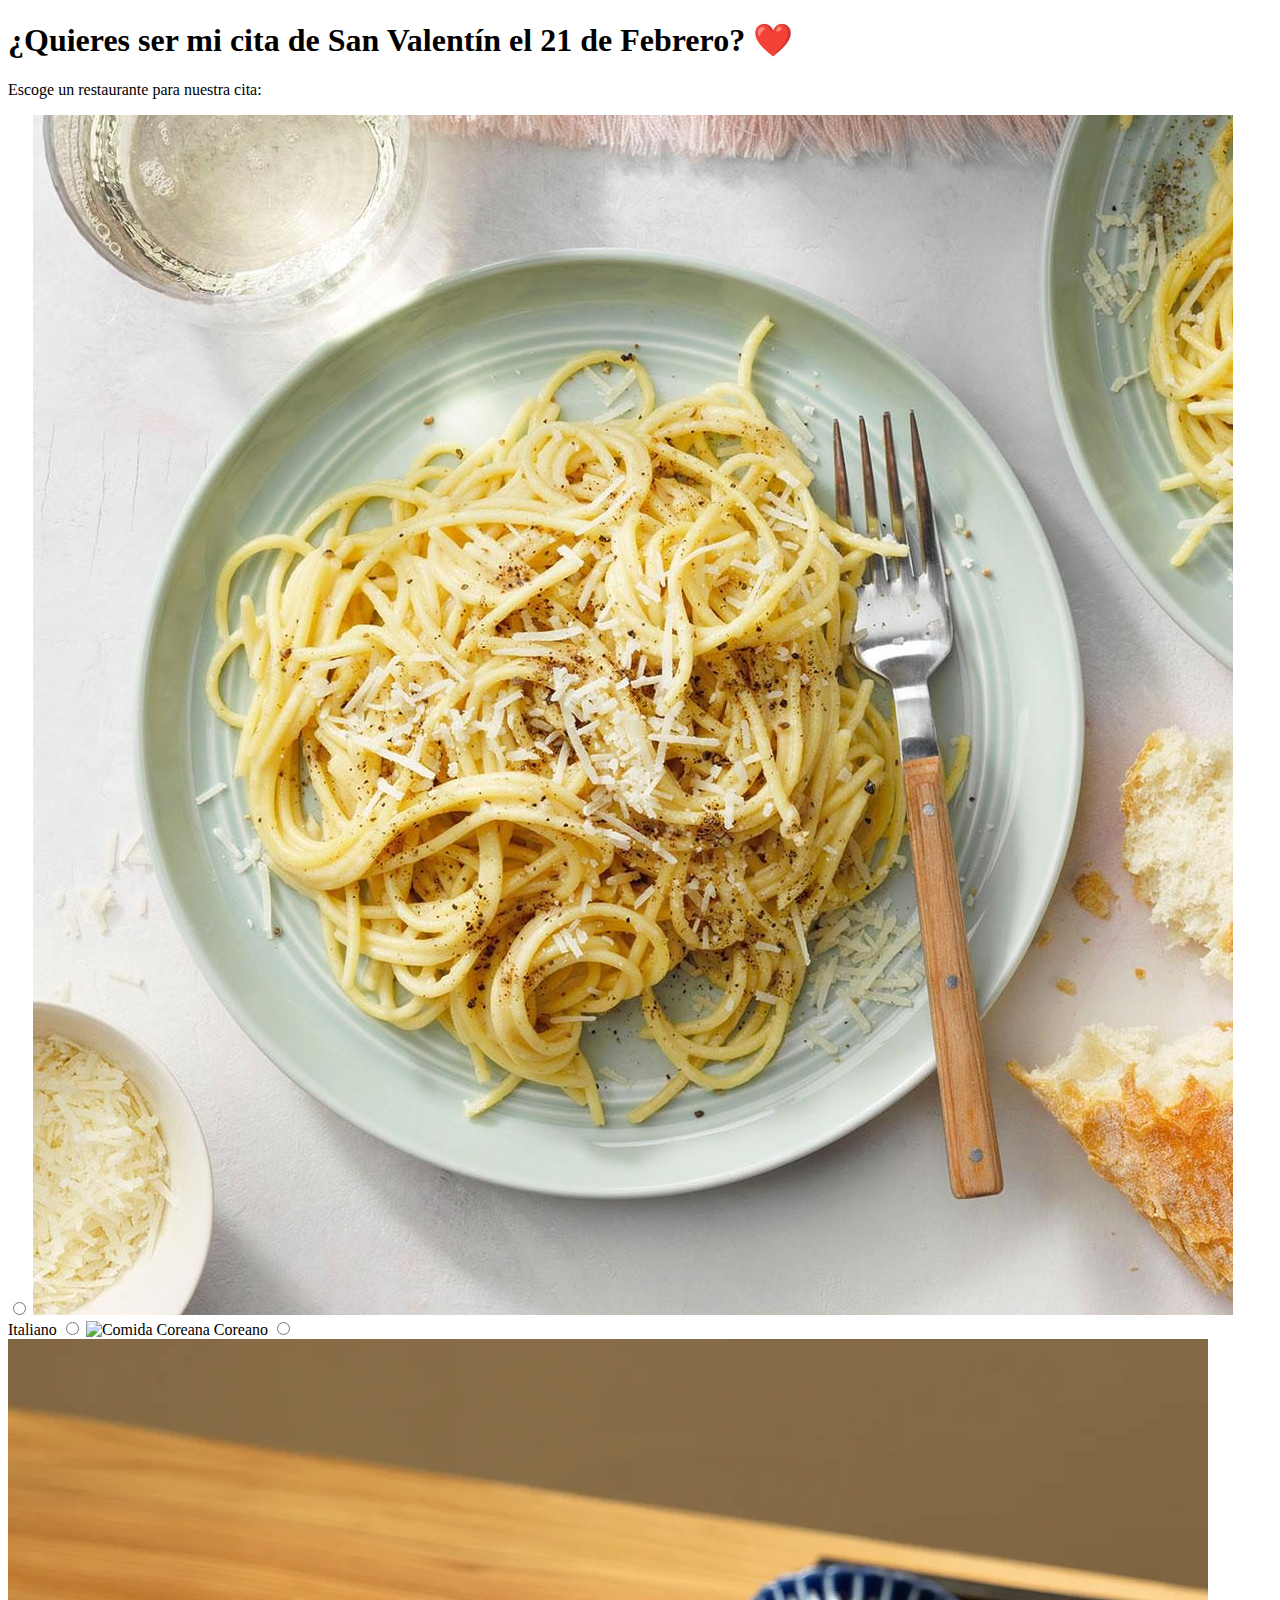
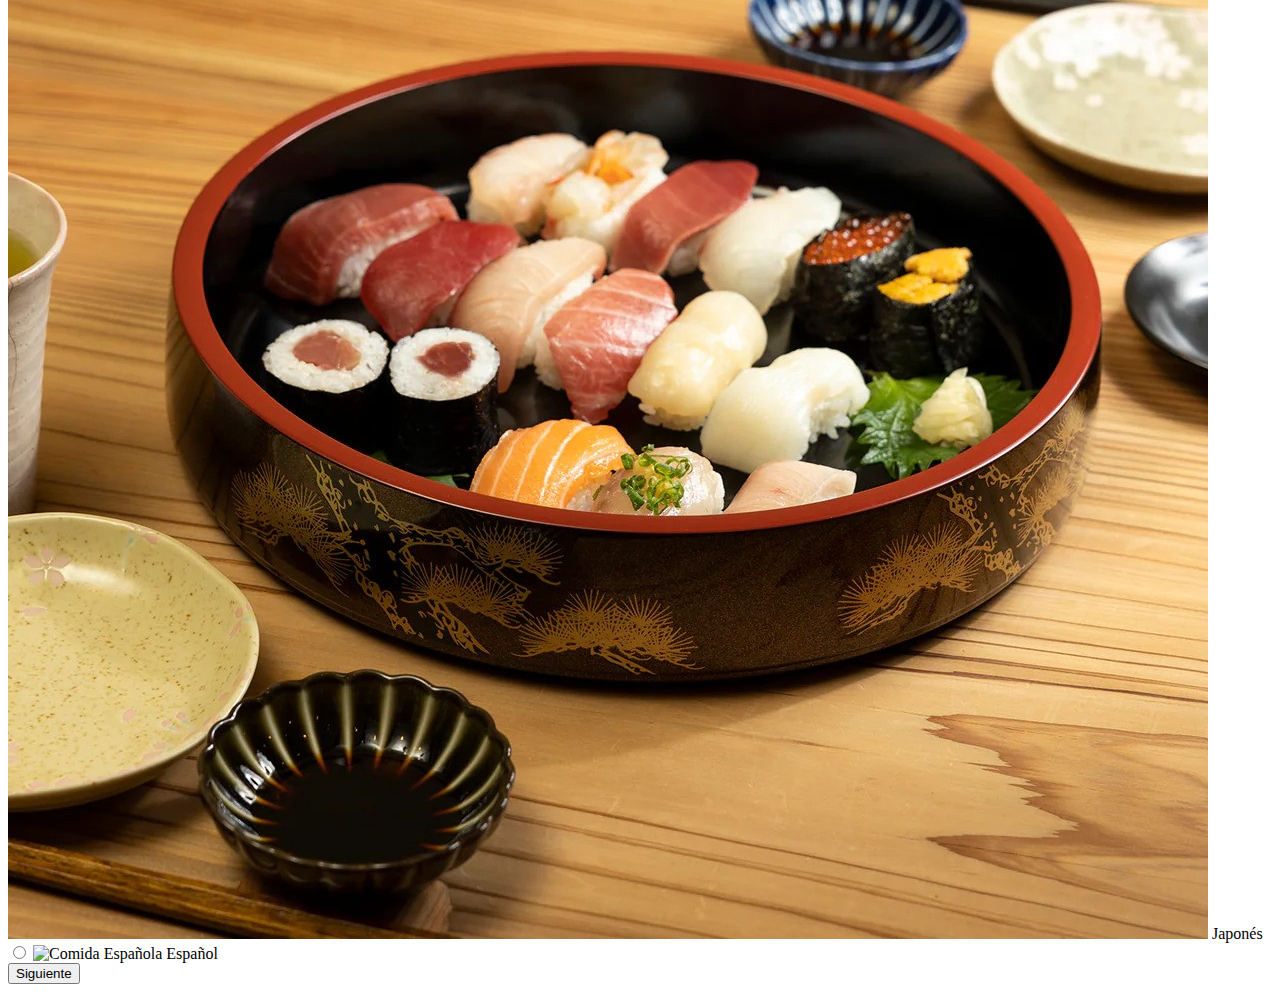
==== index.html @ a79e8448 "Update index.html" ====
<!DOCTYPE html>
<html lang="es">
<head>
  <meta charset="UTF-8" />
  <meta name="viewport" content="width=device-width, initial-scale=1.0"/>
  <title>¿Quieres ser mi San Valentín?</title>
  <link rel="stylesheet" href="styles.css" />
</head>
<body>
  <!-- Background Music (optional) -->
  <audio id="bg-music" autoplay loop>
    <source src="music.mp3" type="audio/mpeg" />
    Tu navegador no soporta audio.
  </audio>

  <div class="container">
    <h1>¿Quieres ser mi cita de San Valentín el 21 de Febrero? ❤️</h1>
    <p>Escoge un restaurante para nuestra cita:</p>
    
    <div class="options">
      <label>
        <input type="radio" name="restaurant" value="Italiano" />
        <img src="images/italiano.jpg" alt="Comida Italiana" />
        Italiano
      </label>
      <label>
        <input type="radio" name="restaurant" value="Coreano" />
        <img src="images/coreano.jpg" alt="Comida Coreana" />
        Coreano
      </label>
      <label>
        <input type="radio" name="restaurant" value="Japonés" />
        <img src="images/japones.jpg" alt="Comida Japonesa" />
        Japonés
      </label>
      <label>
        <input type="radio" name="restaurant" value="Español" />
        <img src="images/español.jpg" alt="Comida Española" />
        Español
      </label>
    </div>
    
    <button type="button" onclick="saveRestaurant()">Siguiente</button>
  </div>

  <script src="script.js"></script>
</body>
</html>
---- styles.css ----

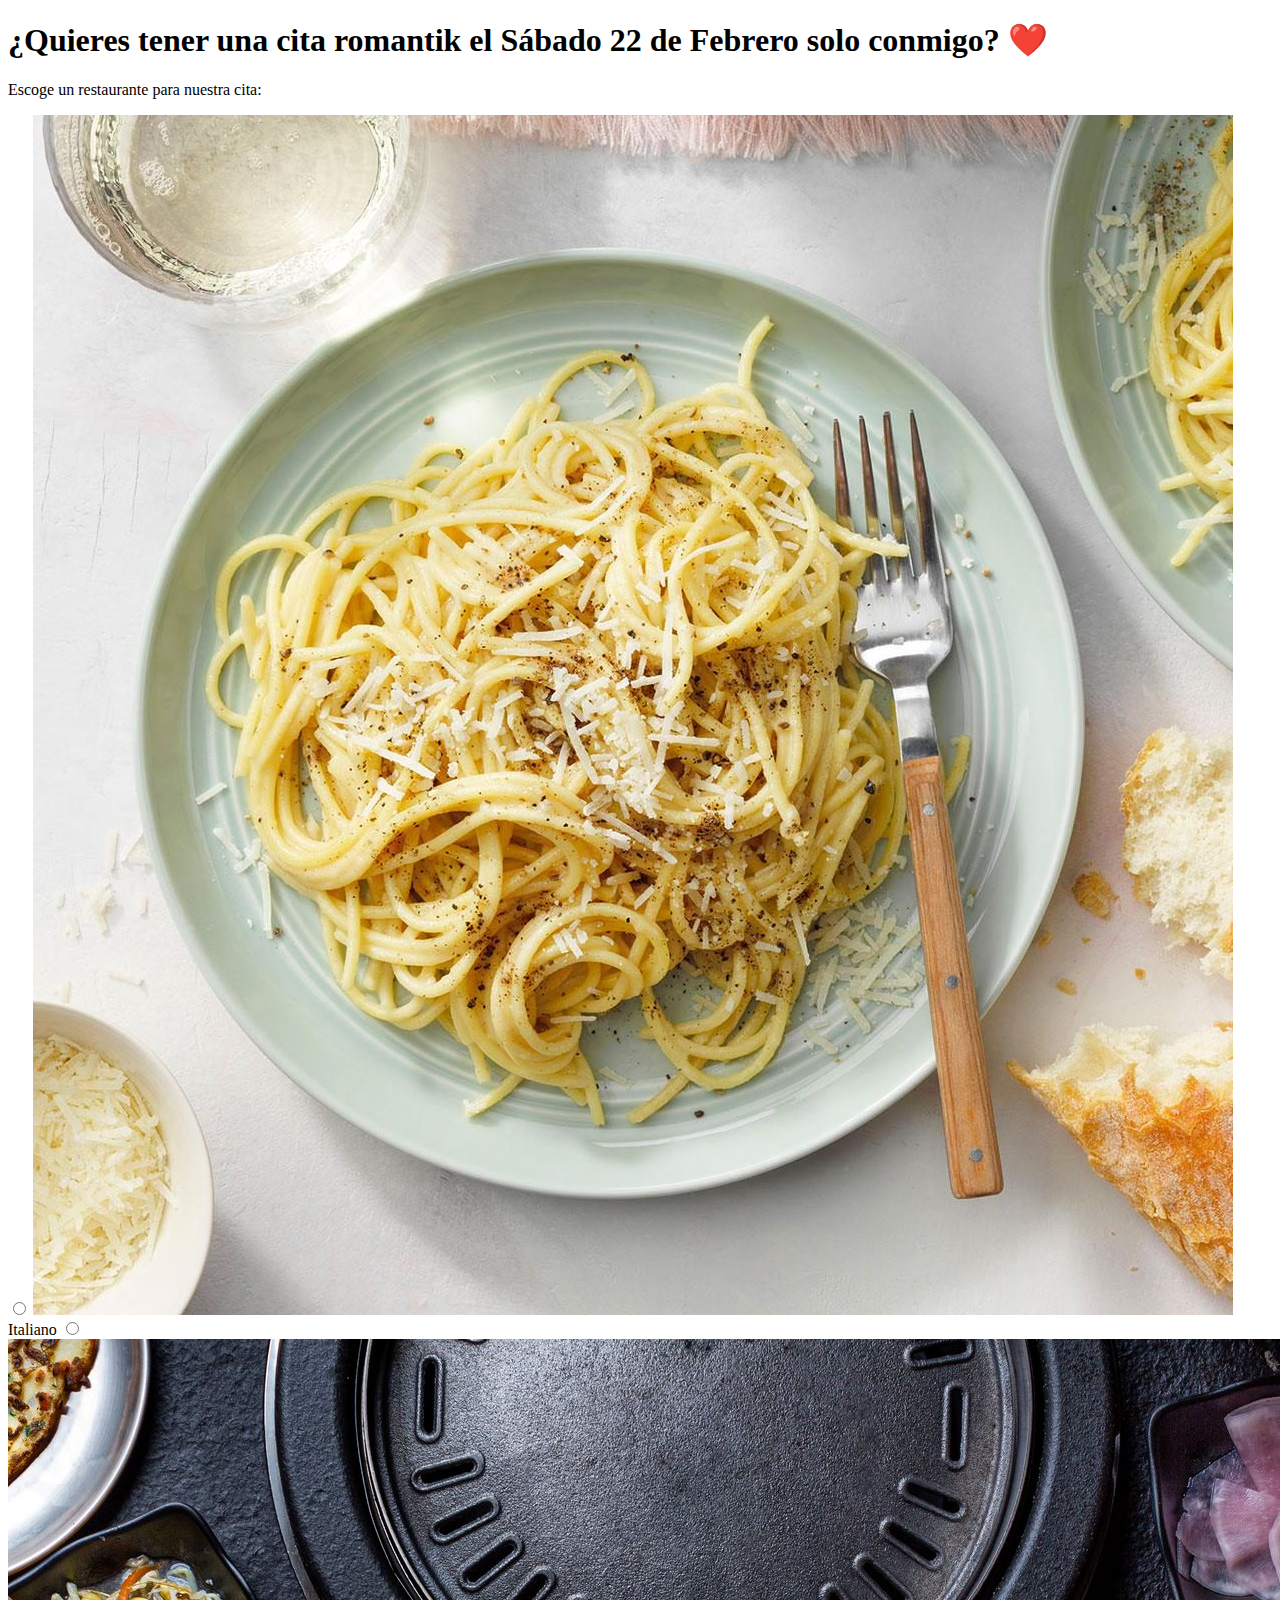
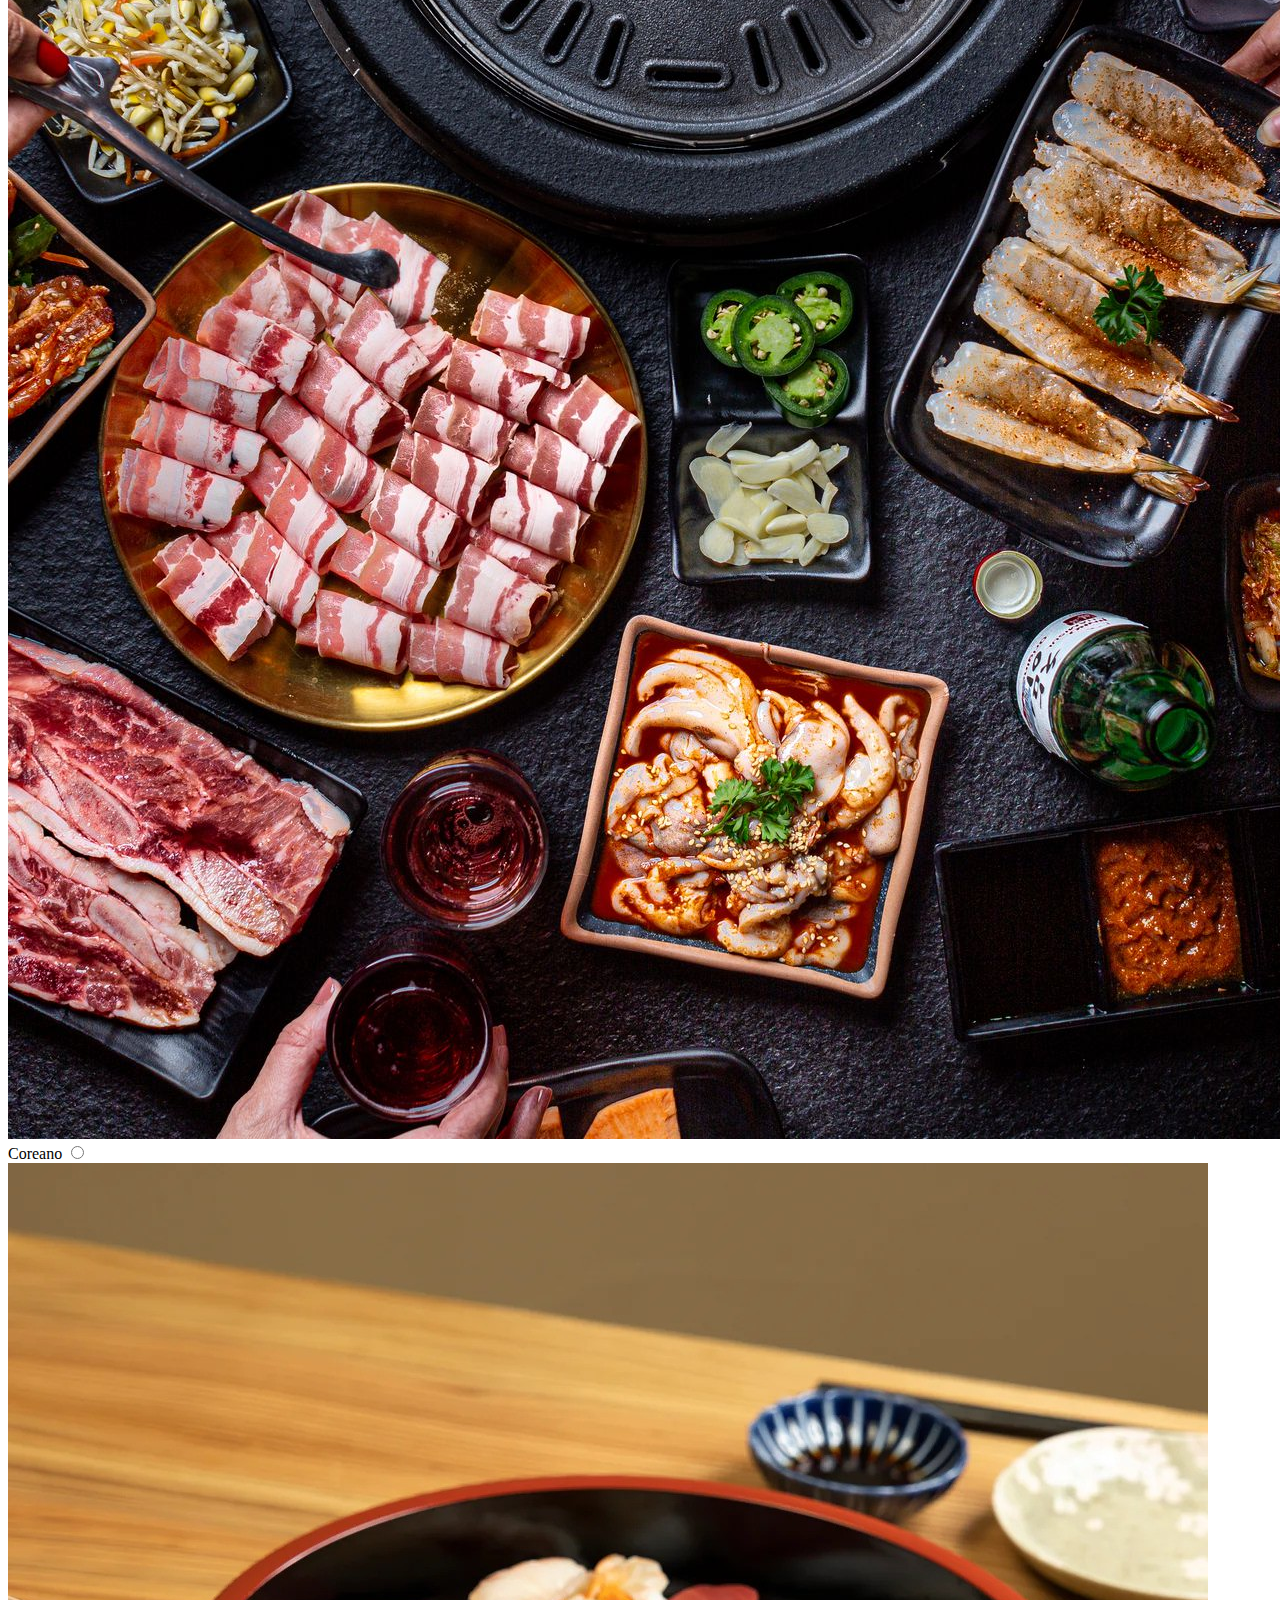
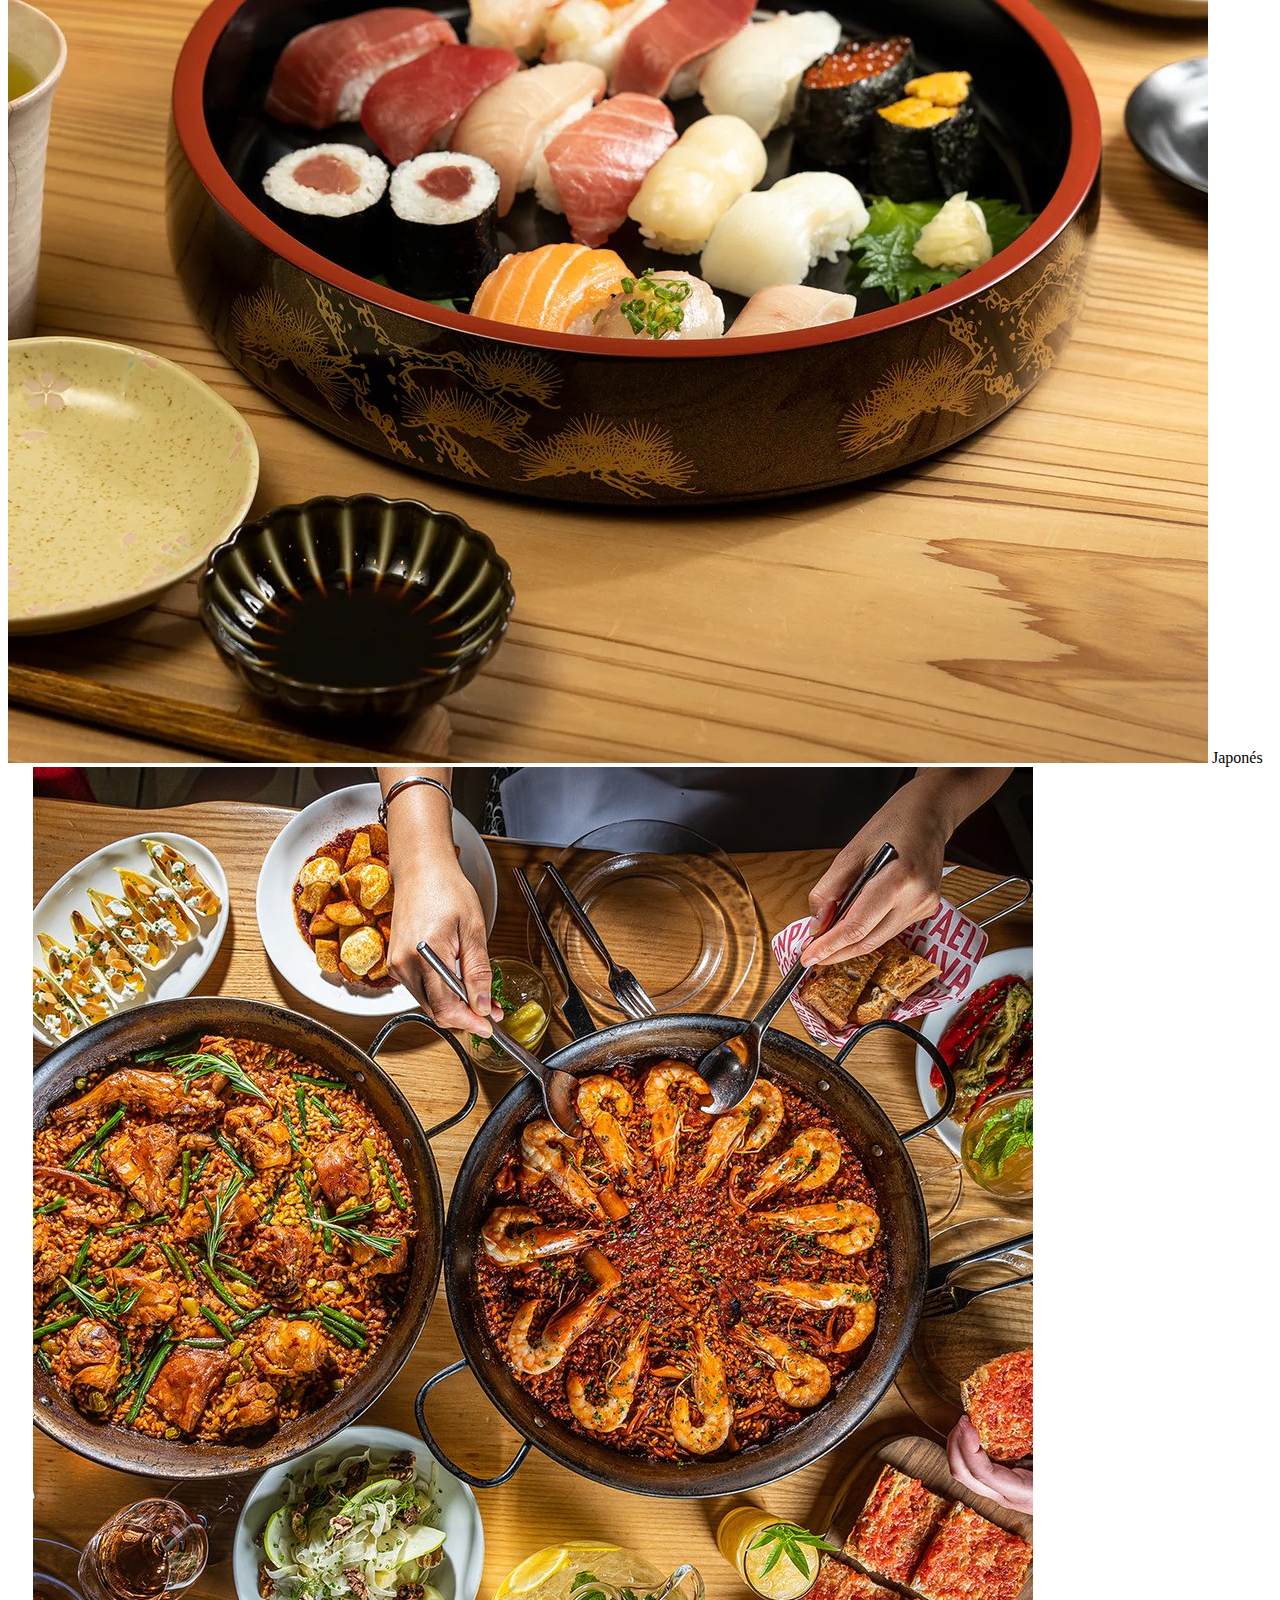
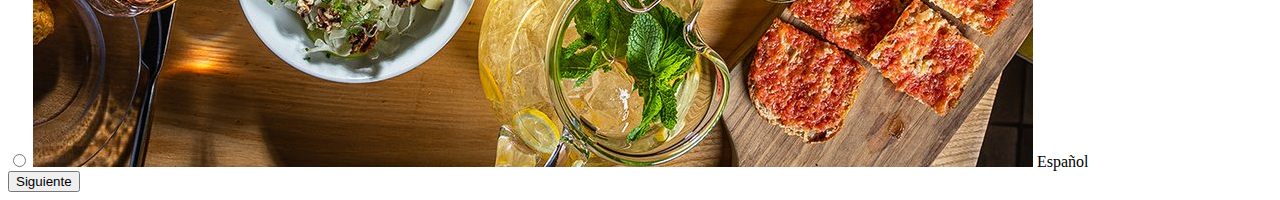
==== commit 6b8d6ce5: "Update index.html" ====
--- a/index.html
+++ b/index.html
@@ -14,7 +14,7 @@
   </audio>
 
   <div class="container">
-    <h1>¿Quieres ser mi cita de San Valentín el 21 de Febrero? ❤️</h1>
+    <h1>¿Quieres tener una cita romantik el Sábado 22 de Febrero solo conmigo? ❤️</h1>
     <p>Escoge un restaurante para nuestra cita:</p>
     
     <div class="options">
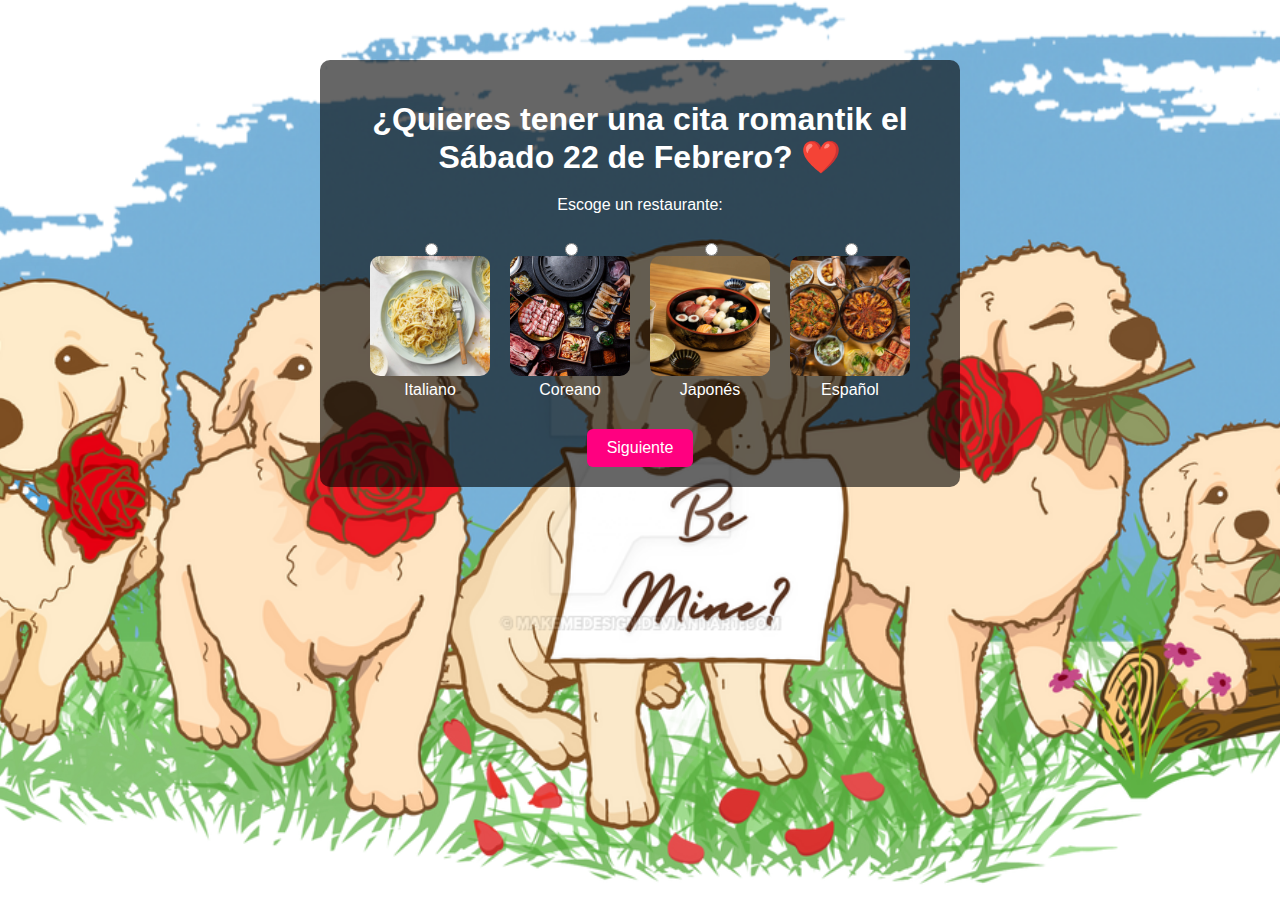
==== commit 3ebdcf2e: "Update index.html" ====
--- a/index.html
+++ b/index.html
@@ -7,15 +7,16 @@
   <link rel="stylesheet" href="styles.css" />
 </head>
 <body>
-  <!-- Background Music (optional) -->
+  <!-- Background Music -->
   <audio id="bg-music" autoplay loop>
     <source src="music.mp3" type="audio/mpeg" />
     Tu navegador no soporta audio.
   </audio>
 
   <div class="container">
-    <h1>¿Quieres tener una cita romantik el Sábado 22 de Febrero solo conmigo? ❤️</h1>
-    <p>Escoge un restaurante para nuestra cita:</p>
+    <!-- You can change this heading to exactly what you want -->
+    <h1>¿Quieres tener una cita romantik el Sábado 22 de Febrero? ❤️</h1>
+    <p>Escoge un restaurante:</p>
     
     <div class="options">
       <label>
@@ -46,4 +47,3 @@
   <script src="script.js"></script>
 </body>
 </html>
-
--- a/styles.css
+++ b/styles.css
@@ -1 +1,70 @@
+/* Set background and default text color */
+body {
+  margin: 0;
+  padding: 0;
+  font-family: sans-serif;
+  background: url('images/goldens.png') no-repeat center center fixed;
+  background-size: cover;
+  color: white; /* Ensures text is visible */
+}
 
+/* Container with semi-transparent background */
+.container {
+  background: rgba(0, 0, 0, 0.6); /* Semi-transparent black */
+  max-width: 600px;
+  margin: 60px auto;
+  padding: 20px;
+  border-radius: 10px;
+  text-align: center;
+}
+
+/* Headings */
+h1 {
+  margin-bottom: 20px;
+}
+
+/* Options styling */
+.options {
+  display: flex;
+  flex-wrap: wrap;
+  justify-content: center;
+  margin-bottom: 20px;
+}
+
+.options label {
+  display: flex;
+  flex-direction: column;
+  align-items: center;
+  margin: 10px;
+  cursor: pointer;
+}
+
+.options img {
+  width: 120px;
+  height: 120px;
+  border-radius: 10px;
+  margin-bottom: 5px;
+  object-fit: cover;
+}
+
+/* Buttons */
+button {
+  background: #ff0080;
+  color: #fff;
+  border: none;
+  padding: 10px 20px;
+  border-radius: 6px;
+  cursor: pointer;
+  font-size: 16px;
+  transition: 0.3s;
+}
+
+button:hover {
+  background: #ff4da6;
+}
+
+/* Form inputs hidden in final.html */
+#finalForm input[type='hidden'] {
+  display: none;
+}
+
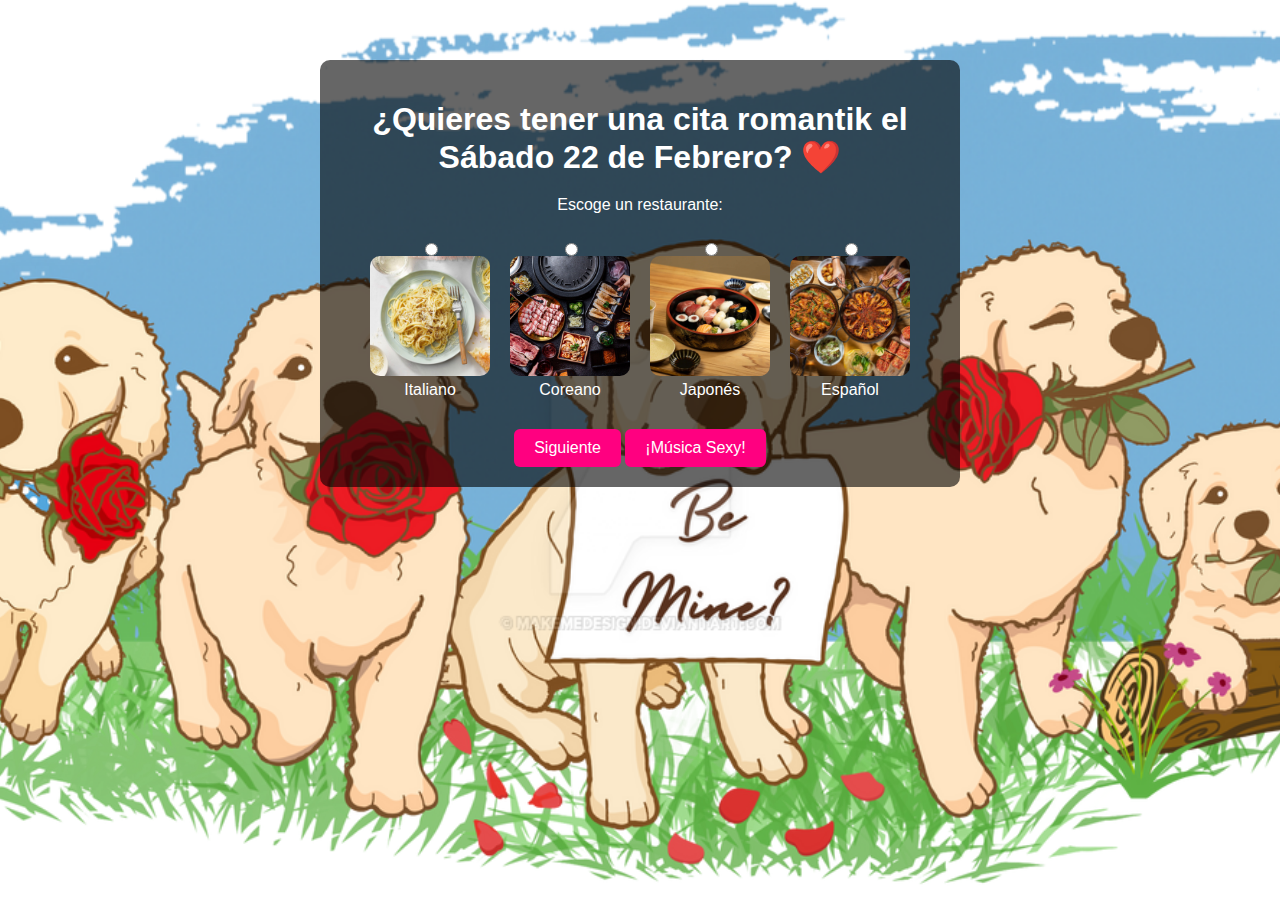
==== commit f30b5502: "Update index.html" ====
--- a/index.html
+++ b/index.html
@@ -42,6 +42,7 @@
     </div>
     
     <button type="button" onclick="saveRestaurant()">Siguiente</button>
+    <button type="button" onclick="playMusic()">¡Música Sexy!</button>
   </div>
 
   <script src="script.js"></script>
--- a/styles.css
+++ b/styles.css
@@ -68,3 +68,4 @@
   display: none;
 }
 
+
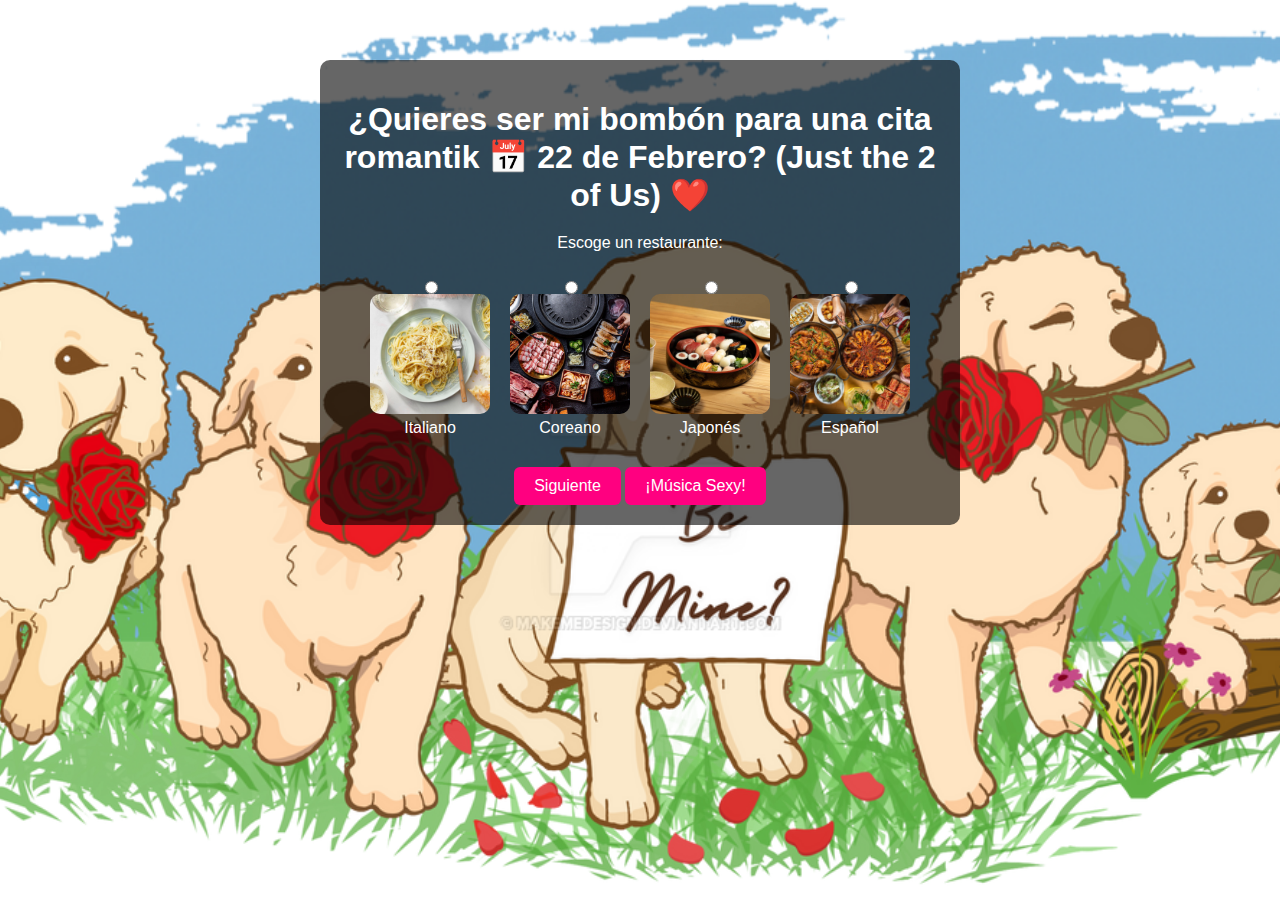
==== commit d40cdddd: "Update index.html" ====
--- a/index.html
+++ b/index.html
@@ -15,7 +15,7 @@
 
   <div class="container">
     <!-- You can change this heading to exactly what you want -->
-    <h1>¿Quieres tener una cita romantik el Sábado 22 de Febrero? ❤️</h1>
+    <h1>¿Quieres ser mi bombón para una cita romantik 📅 22 de Febrero? (Just the 2 of Us) ❤️</h1>
     <p>Escoge un restaurante:</p>
     
     <div class="options">
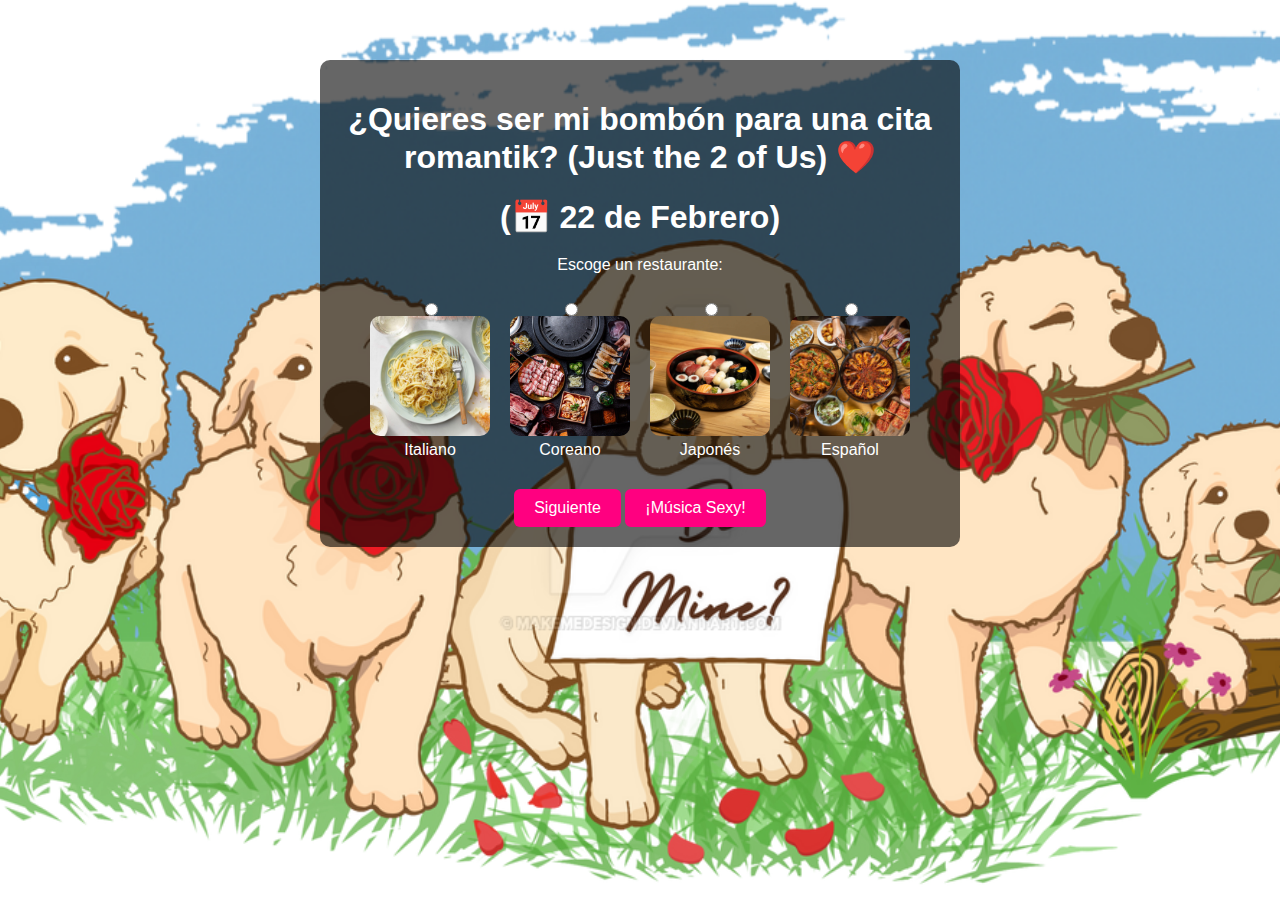
==== commit 62c84d17: "Update index.html" ====
--- a/index.html
+++ b/index.html
@@ -15,7 +15,8 @@
 
   <div class="container">
     <!-- You can change this heading to exactly what you want -->
-    <h1>¿Quieres ser mi bombón para una cita romantik 📅 22 de Febrero? (Just the 2 of Us) ❤️</h1>
+    <h1>¿Quieres ser mi bombón para una cita romantik? (Just the 2 of Us) ❤️</h1>
+    <h1>(📅 22 de Febrero)</h1>
     <p>Escoge un restaurante:</p>
     
     <div class="options">
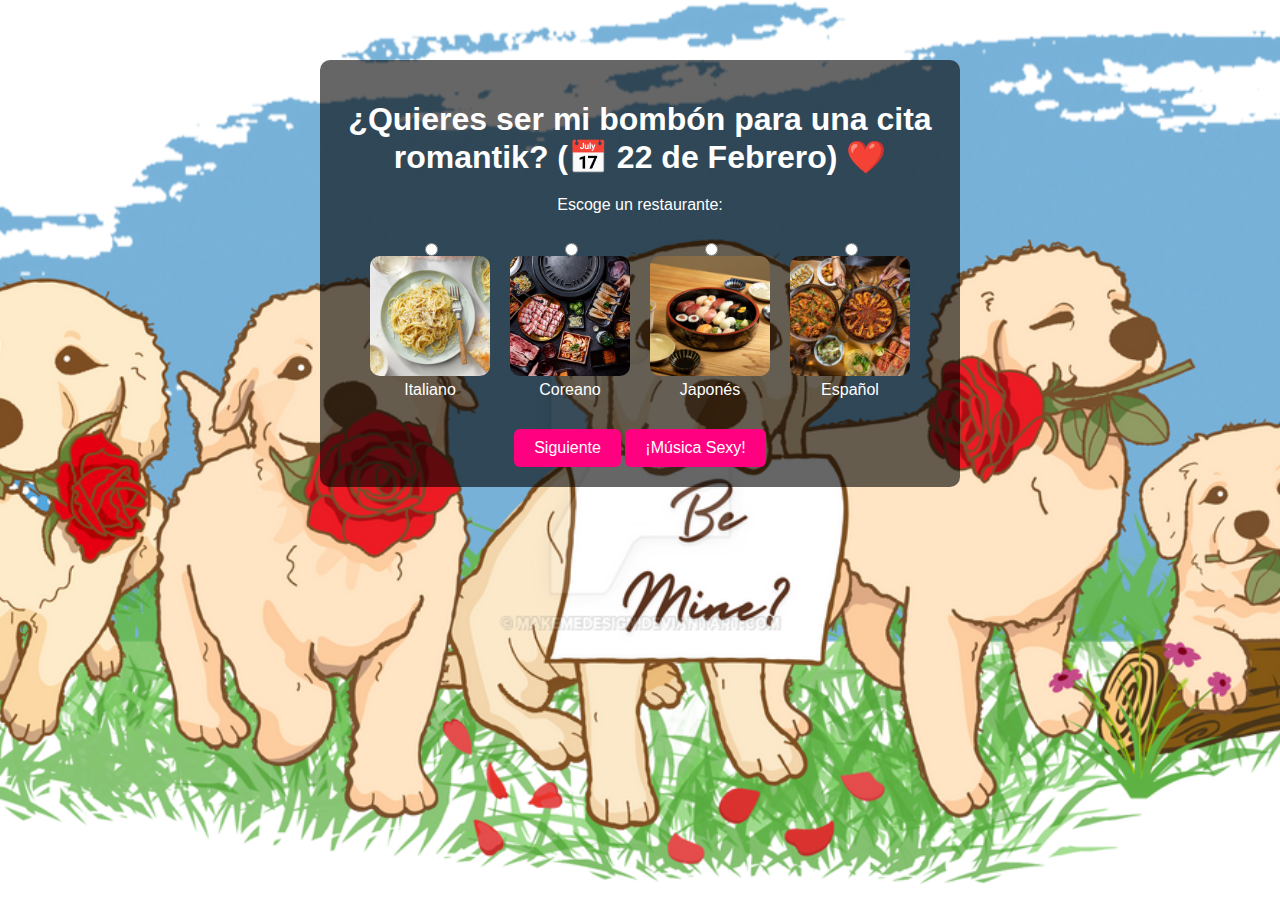
==== commit fd3d479a: "Update index.html" ====
--- a/index.html
+++ b/index.html
@@ -15,8 +15,7 @@
 
   <div class="container">
     <!-- You can change this heading to exactly what you want -->
-    <h1>¿Quieres ser mi bombón para una cita romantik? (Just the 2 of Us) ❤️</h1>
-    <h1>(📅 22 de Febrero)</h1>
+    <h1>¿Quieres ser mi bombón para una cita romantik? (📅 22 de Febrero) ❤️</h1>
     <p>Escoge un restaurante:</p>
     
     <div class="options">
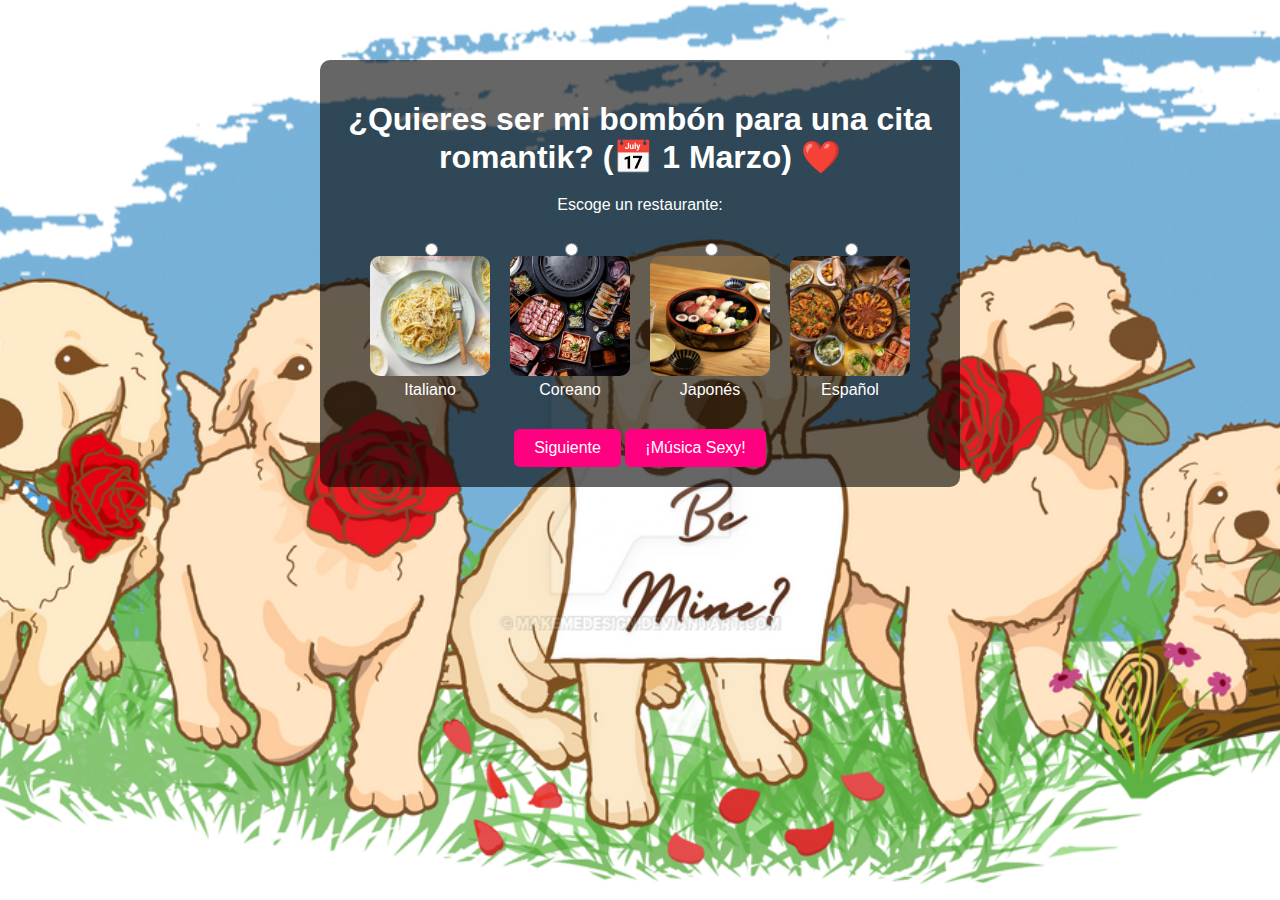
==== commit cf5d751f: "Update index.html" ====
--- a/index.html
+++ b/index.html
@@ -15,7 +15,7 @@
 
   <div class="container">
     <!-- You can change this heading to exactly what you want -->
-    <h1>¿Quieres ser mi bombón para una cita romantik? (📅 22 de Febrero) ❤️</h1>
+    <h1>¿Quieres ser mi bombón para una cita romantik? (📅 1 Marzo) ❤️</h1>
     <p>Escoge un restaurante:</p>
     
     <div class="options">
